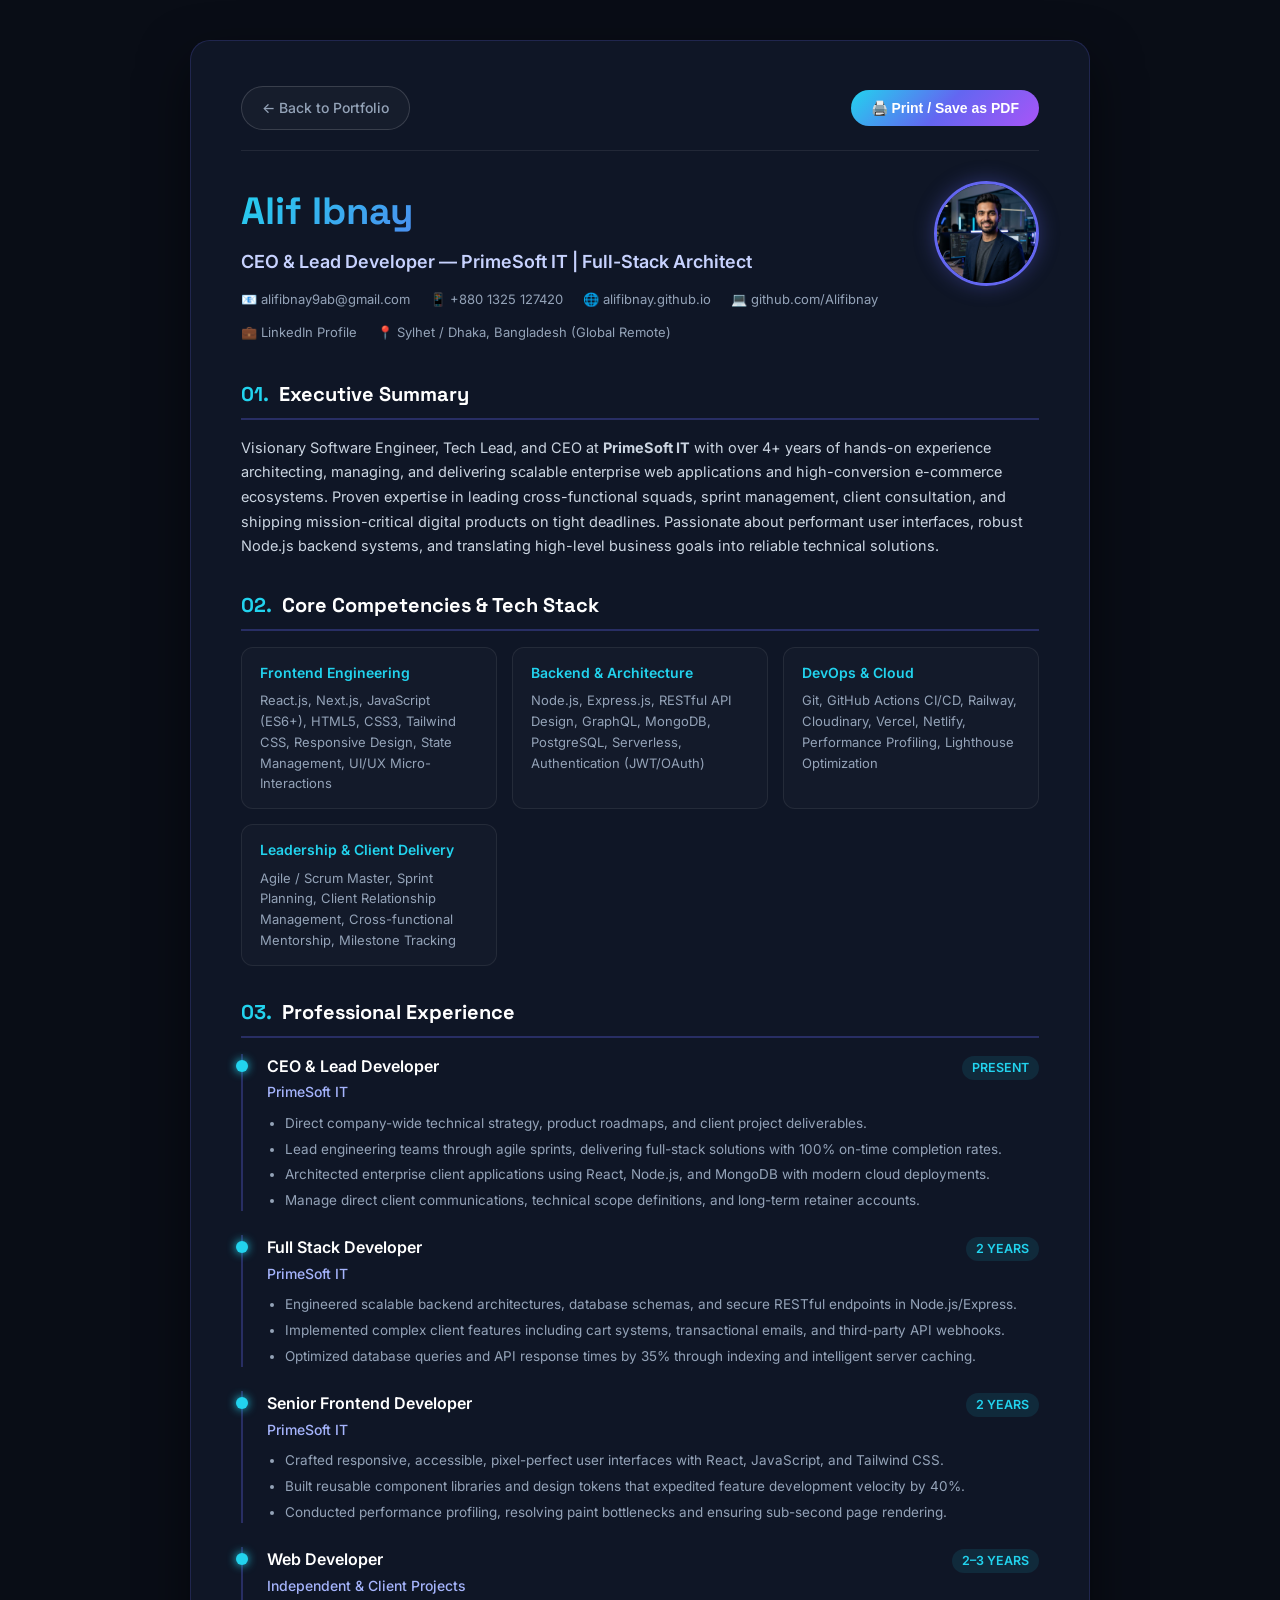
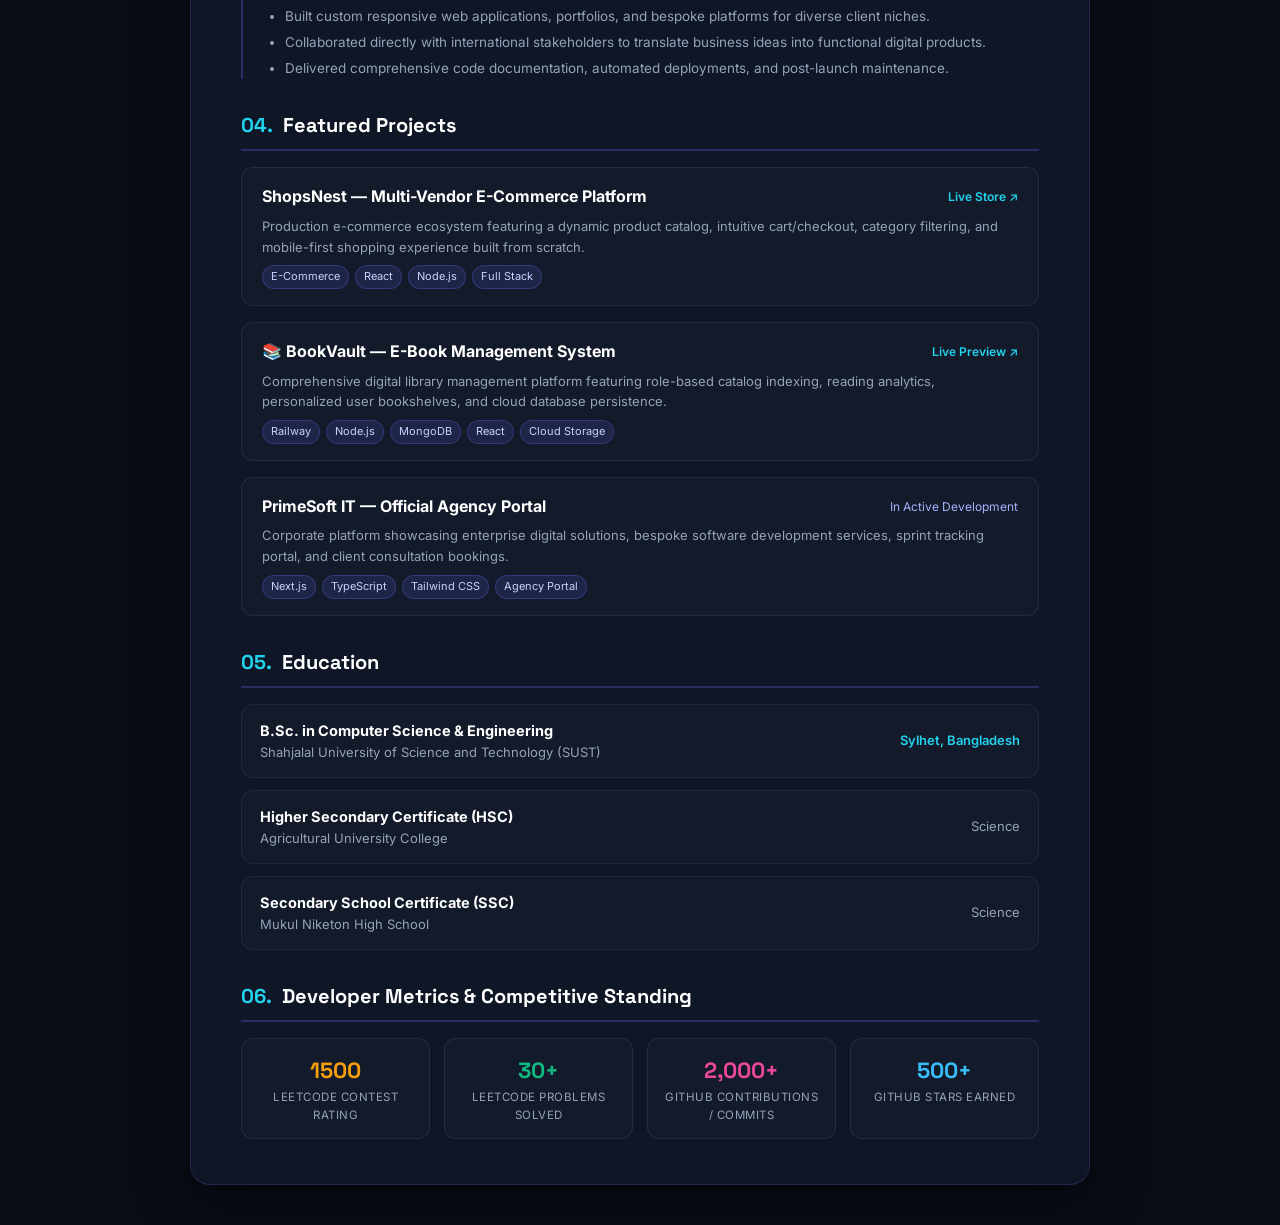
==== resume.html @ abc7a690 "feat: add professional resume, services section, updated projects, colorful stats, and profile image" ====
<!DOCTYPE html>
<html lang="en">
<head>
  <meta charset="UTF-8">
  <meta name="viewport" content="width=device-width, initial-scale=1.0">
  <title>Resume — Alif Ibnay | CEO & Full-Stack Web Architect</title>
  <meta name="description" content="Official Resume of Alif Ibnay — CEO at PrimeSoft IT, Full-Stack Web Developer & Project Manager.">
  <link href="https://fonts.googleapis.com/css2?family=Space+Grotesk:wght@500;600;700&family=Inter:wght@300;400;500;600;700&display=swap" rel="stylesheet">
  <style>
    :root {
      --bg: #090d16;
      --card: #0f1626;
      --card-border: rgba(99, 102, 241, 0.2);
      --text: #f1f5f9;
      --muted: #94a3b8;
      --accent: #22d3ee;
      --primary: #6366f1;
      --gradient: linear-gradient(135deg, #22d3ee, #6366f1, #a855f7);
    }
    * { box-sizing: border-box; margin: 0; padding: 0; }
    body {
      background: var(--bg);
      color: var(--text);
      font-family: 'Inter', sans-serif;
      line-height: 1.6;
      padding: 40px 20px;
    }
    .container {
      max-width: 900px;
      margin: 0 auto;
      background: var(--card);
      border: 1px solid var(--card-border);
      border-radius: 20px;
      padding: 45px 50px;
      box-shadow: 0 20px 50px rgba(0, 0, 0, 0.5);
      position: relative;
    }
    .top-actions {
      display: flex;
      justify-content: space-between;
      align-items: center;
      margin-bottom: 30px;
      padding-bottom: 20px;
      border-bottom: 1px solid rgba(255, 255, 255, 0.08);
    }
    .back-btn, .print-btn {
      display: inline-flex;
      align-items: center;
      gap: 8px;
      padding: 10px 20px;
      border-radius: 99px;
      font-size: 14px;
      font-weight: 500;
      text-decoration: none;
      transition: all 0.2s ease;
      cursor: pointer;
    }
    .back-btn {
      color: var(--muted);
      border: 1px solid rgba(255, 255, 255, 0.15);
      background: rgba(255, 255, 255, 0.03);
    }
    .back-btn:hover {
      color: #fff;
      border-color: var(--accent);
      transform: translateY(-2px);
    }
    .print-btn {
      background: var(--gradient);
      color: #fff;
      border: none;
      font-weight: 600;
    }
    .print-btn:hover {
      transform: translateY(-2px);
      box-shadow: 0 8px 24px rgba(99, 102, 241, 0.4);
    }
    .header {
      display: flex;
      justify-content: space-between;
      align-items: flex-start;
      gap: 30px;
      margin-bottom: 35px;
    }
    .header-info h1 {
      font-family: 'Space Grotesk', sans-serif;
      font-size: 38px;
      font-weight: 700;
      background: var(--gradient);
      -webkit-background-clip: text;
      background-clip: text;
      color: transparent;
      margin-bottom: 6px;
    }
    .header-info h2 {
      font-size: 18px;
      font-weight: 600;
      color: #c7d2fe;
      margin-bottom: 12px;
    }
    .contact-grid {
      display: flex;
      flex-wrap: wrap;
      gap: 12px 20px;
      font-size: 13px;
      color: var(--muted);
    }
    .contact-grid a {
      color: var(--muted);
      text-decoration: none;
      transition: color 0.2s;
    }
    .contact-grid a:hover {
      color: var(--accent);
    }
    .photo-badge {
      width: 105px;
      height: 105px;
      border-radius: 50%;
      border: 3px solid var(--primary);
      overflow: hidden;
      flex-shrink: 0;
      box-shadow: 0 0 20px rgba(99, 102, 241, 0.35);
    }
    .photo-badge img {
      width: 100%;
      height: 100%;
      object-fit: cover;
    }
    .section-title {
      font-family: 'Space Grotesk', sans-serif;
      font-size: 20px;
      font-weight: 700;
      color: #fff;
      display: flex;
      align-items: center;
      gap: 10px;
      margin: 30px 0 16px;
      padding-bottom: 8px;
      border-bottom: 2px solid rgba(99, 102, 241, 0.3);
    }
    .section-title span {
      color: var(--accent);
    }
    p.summary {
      color: #cbd5e1;
      font-size: 14.5px;
      line-height: 1.7;
    }
    .skills-grid {
      display: grid;
      grid-template-columns: repeat(auto-fit, minmax(240px, 1fr));
      gap: 15px;
    }
    .skill-card {
      background: rgba(255, 255, 255, 0.02);
      border: 1px solid rgba(255, 255, 255, 0.07);
      padding: 14px 18px;
      border-radius: 12px;
    }
    .skill-card h4 {
      font-size: 14px;
      font-weight: 600;
      color: var(--accent);
      margin-bottom: 6px;
    }
    .skill-card p {
      font-size: 13px;
      color: var(--muted);
    }
    .exp-item {
      margin-bottom: 24px;
      position: relative;
      padding-left: 24px;
      border-left: 2px solid rgba(99, 102, 241, 0.3);
    }
    .exp-item::before {
      content: '';
      position: absolute;
      left: -7px;
      top: 6px;
      width: 12px;
      height: 12px;
      border-radius: 50%;
      background: var(--accent);
      box-shadow: 0 0 10px var(--accent);
    }
    .exp-header {
      display: flex;
      justify-content: space-between;
      align-items: baseline;
      flex-wrap: wrap;
      margin-bottom: 4px;
    }
    .exp-header h3 {
      font-size: 16px;
      font-weight: 600;
      color: #fff;
    }
    .exp-header .company {
      font-size: 14px;
      color: #a5b4fc;
      font-weight: 500;
    }
    .exp-header .period {
      font-size: 12.5px;
      color: var(--accent);
      font-weight: 600;
      background: rgba(34, 211, 238, 0.1);
      padding: 2px 10px;
      border-radius: 99px;
    }
    .exp-item ul {
      margin-top: 8px;
      padding-left: 18px;
      color: #94a3b8;
      font-size: 13.5px;
    }
    .exp-item li {
      margin-bottom: 4px;
    }
    .projects-grid {
      display: grid;
      grid-template-columns: 1fr;
      gap: 16px;
    }
    .project-card {
      background: rgba(255, 255, 255, 0.02);
      border: 1px solid rgba(255, 255, 255, 0.07);
      padding: 16px 20px;
      border-radius: 12px;
    }
    .project-title-row {
      display: flex;
      justify-content: space-between;
      align-items: center;
      margin-bottom: 6px;
    }
    .project-title-row h3 {
      font-size: 16px;
      color: #fff;
    }
    .project-title-row a {
      font-size: 12px;
      color: var(--accent);
      text-decoration: none;
      font-weight: 600;
    }
    .project-card p {
      font-size: 13px;
      color: var(--muted);
      margin-bottom: 8px;
    }
    .project-tags {
      display: flex;
      flex-wrap: wrap;
      gap: 6px;
    }
    .project-tag {
      font-size: 11px;
      background: rgba(99, 102, 241, 0.15);
      color: #c7d2fe;
      border: 1px solid rgba(99, 102, 241, 0.3);
      padding: 2px 8px;
      border-radius: 99px;
    }
    .edu-grid {
      display: grid;
      grid-template-columns: 1fr;
      gap: 12px;
    }
    .edu-item {
      background: rgba(255, 255, 255, 0.02);
      border: 1px solid rgba(255, 255, 255, 0.06);
      padding: 14px 18px;
      border-radius: 12px;
      display: flex;
      justify-content: space-between;
      align-items: center;
      flex-wrap: wrap;
      gap: 10px;
    }
    .edu-item h4 {
      font-size: 14.5px;
      color: #fff;
    }
    .edu-item p {
      font-size: 13px;
      color: var(--muted);
    }
    .stats-row {
      display: grid;
      grid-template-columns: repeat(auto-fit, minmax(180px, 1fr));
      gap: 14px;
      margin-top: 15px;
    }
    .stat-box {
      background: rgba(255, 255, 255, 0.02);
      border: 1px solid rgba(255, 255, 255, 0.08);
      border-radius: 12px;
      padding: 14px;
      text-align: center;
    }
    .stat-box .num {
      font-family: 'Space Grotesk', sans-serif;
      font-size: 22px;
      font-weight: 700;
      color: var(--accent);
    }
    .stat-box .lbl {
      font-size: 11.5px;
      color: var(--muted);
      text-transform: uppercase;
      letter-spacing: 0.5px;
    }

    @media print {
      body {
        background: #fff;
        color: #111;
        padding: 0;
      }
      .container {
        border: none;
        box-shadow: none;
        padding: 0;
        background: #fff;
        color: #111;
      }
      .top-actions {
        display: none !important;
      }
      .header-info h1 {
        color: #111;
        -webkit-text-fill-color: #111;
      }
      .header-info h2 {
        color: #4338ca;
      }
      .contact-grid, .contact-grid a, .summary, .skill-card p, .exp-item ul, .project-card p, .edu-item p {
        color: #334155 !important;
      }
      .section-title {
        color: #1e1b4b;
        border-bottom-color: #6366f1;
      }
      .exp-header h3, .project-title-row h3, .edu-item h4 {
        color: #0f172a;
      }
      .skill-card, .project-card, .edu-item, .stat-box {
        background: #f8fafc;
        border: 1px solid #e2e8f0;
      }
      .photo-badge {
        box-shadow: none;
      }
    }

    @media (max-width: 640px) {
      .container { padding: 25px 20px; }
      .header { flex-direction: column-reverse; align-items: center; text-align: center; }
      .contact-grid { justify-content: center; }
      .exp-header { flex-direction: column; }
    }
  </style>
</head>
<body>
  <div class="container">
    <div class="top-actions">
      <a href="index.html" class="back-btn">← Back to Portfolio</a>
      <button class="print-btn" onclick="window.print()">🖨️ Print / Save as PDF</button>
    </div>

    <header class="header">
      <div class="header-info">
        <h1>Alif Ibnay</h1>
        <h2>CEO & Lead Developer — PrimeSoft IT | Full-Stack Architect</h2>
        <div class="contact-grid">
          <span>📧 <a href="mailto:alifibnay9ab@gmail.com">alifibnay9ab@gmail.com</a></span>
          <span>📱 <a href="https://wa.me/8801325127420" target="_blank">+880 1325 127420</a></span>
          <span>🌐 <a href="https://alifibnay.github.io" target="_blank">alifibnay.github.io</a></span>
          <span>💻 <a href="https://github.com/Alifibnay" target="_blank">github.com/Alifibnay</a></span>
          <span>💼 <a href="https://www.linkedin.com/in/alif-ibnay-620a48332/" target="_blank">LinkedIn Profile</a></span>
          <span>📍 Sylhet / Dhaka, Bangladesh (Global Remote)</span>
        </div>
      </div>
      <div class="photo-badge">
        <img src="images/profile.jpg" alt="Alif Ibnay">
      </div>
    </header>

    <section>
      <h2 class="section-title"><span>01.</span> Executive Summary</h2>
      <p class="summary">
        Visionary Software Engineer, Tech Lead, and CEO at <strong>PrimeSoft IT</strong> with over 4+ years of hands-on experience architecting, managing, and delivering scalable enterprise web applications and high-conversion e-commerce ecosystems. Proven expertise in leading cross-functional squads, sprint management, client consultation, and shipping mission-critical digital products on tight deadlines. Passionate about performant user interfaces, robust Node.js backend systems, and translating high-level business goals into reliable technical solutions.
      </p>
    </section>

    <section>
      <h2 class="section-title"><span>02.</span> Core Competencies & Tech Stack</h2>
      <div class="skills-grid">
        <div class="skill-card">
          <h4>Frontend Engineering</h4>
          <p>React.js, Next.js, JavaScript (ES6+), HTML5, CSS3, Tailwind CSS, Responsive Design, State Management, UI/UX Micro-Interactions</p>
        </div>
        <div class="skill-card">
          <h4>Backend & Architecture</h4>
          <p>Node.js, Express.js, RESTful API Design, GraphQL, MongoDB, PostgreSQL, Serverless, Authentication (JWT/OAuth)</p>
        </div>
        <div class="skill-card">
          <h4>DevOps & Cloud</h4>
          <p>Git, GitHub Actions CI/CD, Railway, Cloudinary, Vercel, Netlify, Performance Profiling, Lighthouse Optimization</p>
        </div>
        <div class="skill-card">
          <h4>Leadership & Client Delivery</h4>
          <p>Agile / Scrum Master, Sprint Planning, Client Relationship Management, Cross-functional Mentorship, Milestone Tracking</p>
        </div>
      </div>
    </section>

    <section>
      <h2 class="section-title"><span>03.</span> Professional Experience</h2>
      
      <div class="exp-item">
        <div class="exp-header">
          <div>
            <h3>CEO & Lead Developer</h3>
            <span class="company">PrimeSoft IT</span>
          </div>
          <span class="period">PRESENT</span>
        </div>
        <ul>
          <li>Direct company-wide technical strategy, product roadmaps, and client project deliverables.</li>
          <li>Lead engineering teams through agile sprints, delivering full-stack solutions with 100% on-time completion rates.</li>
          <li>Architected enterprise client applications using React, Node.js, and MongoDB with modern cloud deployments.</li>
          <li>Manage direct client communications, technical scope definitions, and long-term retainer accounts.</li>
        </ul>
      </div>

      <div class="exp-item">
        <div class="exp-header">
          <div>
            <h3>Full Stack Developer</h3>
            <span class="company">PrimeSoft IT</span>
          </div>
          <span class="period">2 YEARS</span>
        </div>
        <ul>
          <li>Engineered scalable backend architectures, database schemas, and secure RESTful endpoints in Node.js/Express.</li>
          <li>Implemented complex client features including cart systems, transactional emails, and third-party API webhooks.</li>
          <li>Optimized database queries and API response times by 35% through indexing and intelligent server caching.</li>
        </ul>
      </div>

      <div class="exp-item">
        <div class="exp-header">
          <div>
            <h3>Senior Frontend Developer</h3>
            <span class="company">PrimeSoft IT</span>
          </div>
          <span class="period">2 YEARS</span>
        </div>
        <ul>
          <li>Crafted responsive, accessible, pixel-perfect user interfaces with React, JavaScript, and Tailwind CSS.</li>
          <li>Built reusable component libraries and design tokens that expedited feature development velocity by 40%.</li>
          <li>Conducted performance profiling, resolving paint bottlenecks and ensuring sub-second page rendering.</li>
        </ul>
      </div>

      <div class="exp-item">
        <div class="exp-header">
          <div>
            <h3>Web Developer</h3>
            <span class="company">Independent & Client Projects</span>
          </div>
          <span class="period">2–3 YEARS</span>
        </div>
        <ul>
          <li>Built custom responsive web applications, portfolios, and bespoke platforms for diverse client niches.</li>
          <li>Collaborated directly with international stakeholders to translate business ideas into functional digital products.</li>
          <li>Delivered comprehensive code documentation, automated deployments, and post-launch maintenance.</li>
        </ul>
      </div>
    </section>

    <section>
      <h2 class="section-title"><span>04.</span> Featured Projects</h2>
      <div class="projects-grid">
        <div class="project-card">
          <div class="project-title-row">
            <h3>ShopsNest — Multi-Vendor E-Commerce Platform</h3>
            <a href="https://shopsnest.store/products" target="_blank">Live Store ↗</a>
          </div>
          <p>Production e-commerce ecosystem featuring a dynamic product catalog, intuitive cart/checkout, category filtering, and mobile-first shopping experience built from scratch.</p>
          <div class="project-tags">
            <span class="project-tag">E-Commerce</span>
            <span class="project-tag">React</span>
            <span class="project-tag">Node.js</span>
            <span class="project-tag">Full Stack</span>
          </div>
        </div>

        <div class="project-card">
          <div class="project-title-row">
            <h3>📚 BookVault — E-Book Management System</h3>
            <a href="https://softwareprojectfinal-production.up.railway.app/" target="_blank">Live Preview ↗</a>
          </div>
          <p>Comprehensive digital library management platform featuring role-based catalog indexing, reading analytics, personalized user bookshelves, and cloud database persistence.</p>
          <div class="project-tags">
            <span class="project-tag">Railway</span>
            <span class="project-tag">Node.js</span>
            <span class="project-tag">MongoDB</span>
            <span class="project-tag">React</span>
            <span class="project-tag">Cloud Storage</span>
          </div>
        </div>

        <div class="project-card">
          <div class="project-title-row">
            <h3>PrimeSoft IT — Official Agency Portal</h3>
            <span style="font-size: 12px; color: #a5b4fc;">In Active Development</span>
          </div>
          <p>Corporate platform showcasing enterprise digital solutions, bespoke software development services, sprint tracking portal, and client consultation bookings.</p>
          <div class="project-tags">
            <span class="project-tag">Next.js</span>
            <span class="project-tag">TypeScript</span>
            <span class="project-tag">Tailwind CSS</span>
            <span class="project-tag">Agency Portal</span>
          </div>
        </div>
      </div>
    </section>

    <section>
      <h2 class="section-title"><span>05.</span> Education</h2>
      <div class="edu-grid">
        <div class="edu-item">
          <div>
            <h4>B.Sc. in Computer Science & Engineering</h4>
            <p>Shahjalal University of Science and Technology (SUST)</p>
          </div>
          <span style="color: var(--accent); font-size: 13px; font-weight: 600;">Sylhet, Bangladesh</span>
        </div>
        <div class="edu-item">
          <div>
            <h4>Higher Secondary Certificate (HSC)</h4>
            <p>Agricultural University College</p>
          </div>
          <span style="color: var(--muted); font-size: 13px;">Science</span>
        </div>
        <div class="edu-item">
          <div>
            <h4>Secondary School Certificate (SSC)</h4>
            <p>Mukul Niketon High School</p>
          </div>
          <span style="color: var(--muted); font-size: 13px;">Science</span>
        </div>
      </div>
    </section>

    <section>
      <h2 class="section-title"><span>06.</span> Developer Metrics & Competitive Standing</h2>
      <div class="stats-row">
        <div class="stat-box">
          <div class="num" style="color: #f59e0b;">1500</div>
          <div class="lbl">LeetCode Contest Rating</div>
        </div>
        <div class="stat-box">
          <div class="num" style="color: #10b981;">30+</div>
          <div class="lbl">LeetCode Problems Solved</div>
        </div>
        <div class="stat-box">
          <div class="num" style="color: #ec4899;">2,000+</div>
          <div class="lbl">GitHub Contributions / Commits</div>
        </div>
        <div class="stat-box">
          <div class="num" style="color: #38bdf8;">500+</div>
          <div class="lbl">GitHub Stars Earned</div>
        </div>
      </div>
    </section>
  </div>
</body>
</html>
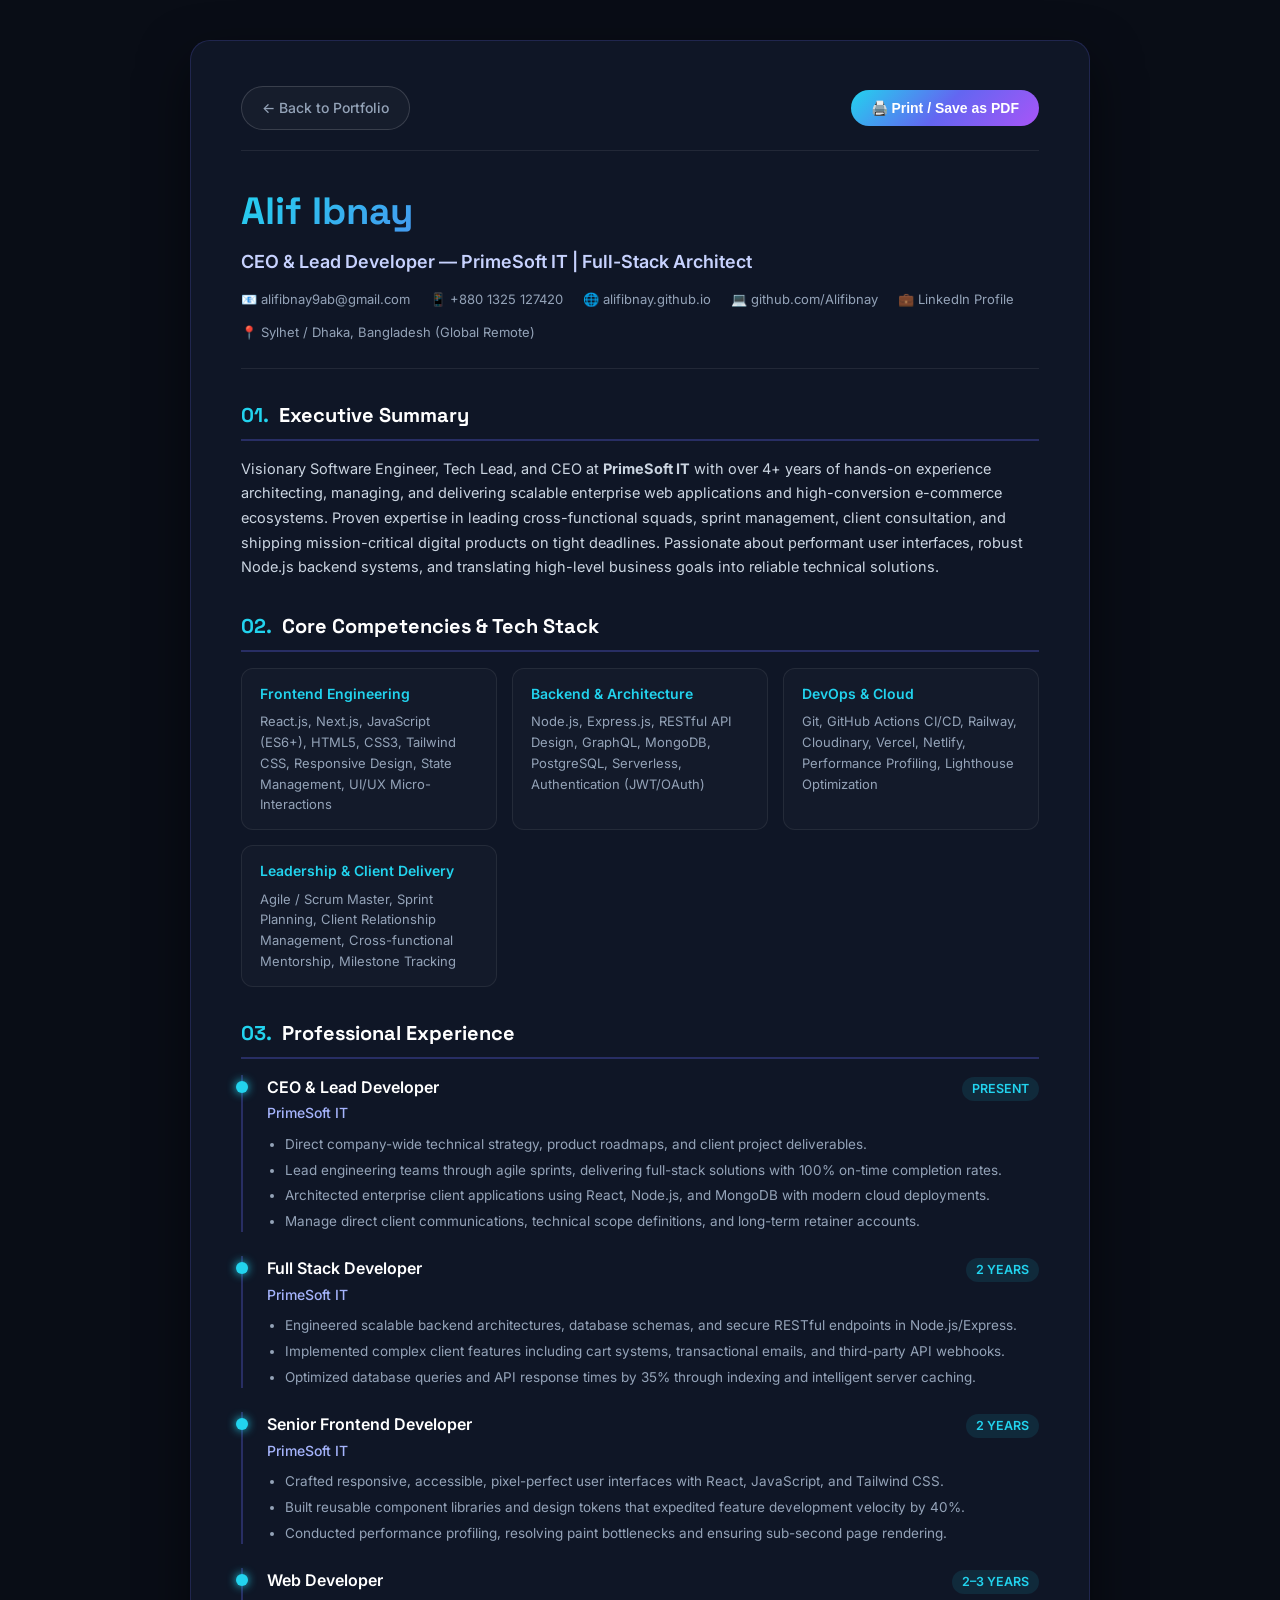
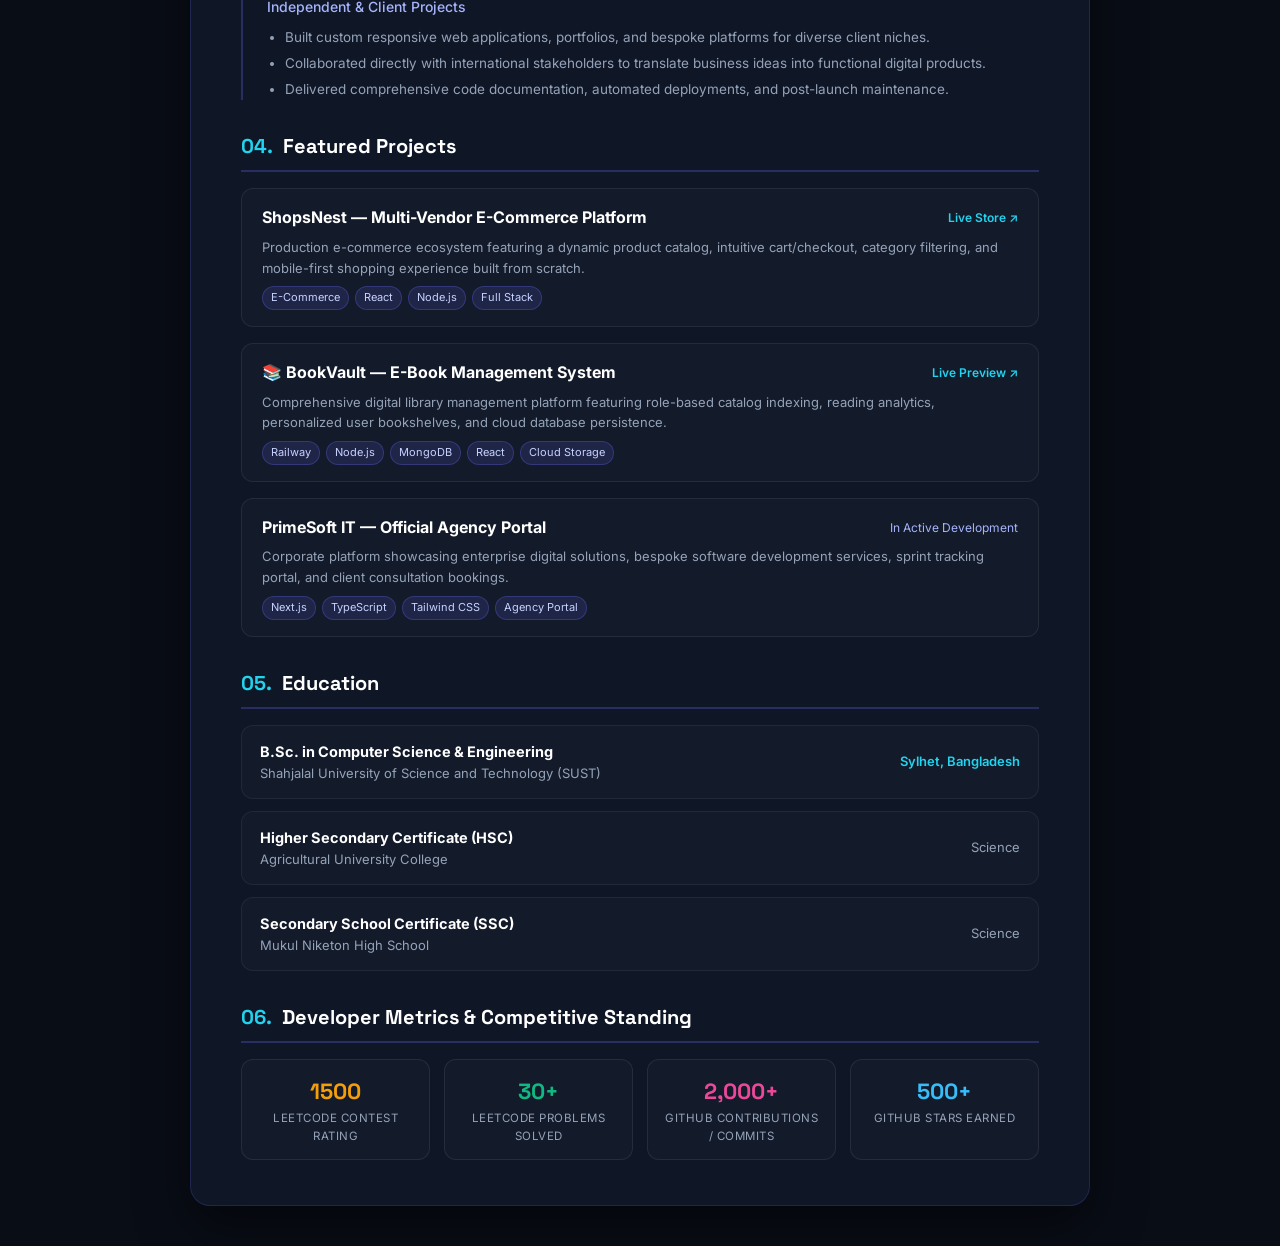
==== commit 4f9d0871: "fix: remove photo section from resume for clean ATS-friendly header" ====
--- a/resume.html
+++ b/resume.html
@@ -76,11 +76,9 @@
       box-shadow: 0 8px 24px rgba(99, 102, 241, 0.4);
     }
     .header {
-      display: flex;
-      justify-content: space-between;
-      align-items: flex-start;
-      gap: 30px;
-      margin-bottom: 35px;
+      margin-bottom: 30px;
+      padding-bottom: 25px;
+      border-bottom: 1px solid rgba(255, 255, 255, 0.08);
     }
     .header-info h1 {
       font-family: 'Space Grotesk', sans-serif;
@@ -113,20 +111,7 @@
     .contact-grid a:hover {
       color: var(--accent);
     }
-    .photo-badge {
-      width: 105px;
-      height: 105px;
-      border-radius: 50%;
-      border: 3px solid var(--primary);
-      overflow: hidden;
-      flex-shrink: 0;
-      box-shadow: 0 0 20px rgba(99, 102, 241, 0.35);
-    }
-    .photo-badge img {
-      width: 100%;
-      height: 100%;
-      object-fit: cover;
-    }
+
     .section-title {
       font-family: 'Space Grotesk', sans-serif;
       font-size: 20px;
@@ -351,14 +336,12 @@
         background: #f8fafc;
         border: 1px solid #e2e8f0;
       }
-      .photo-badge {
-        box-shadow: none;
-      }
+
     }
 
     @media (max-width: 640px) {
       .container { padding: 25px 20px; }
-      .header { flex-direction: column-reverse; align-items: center; text-align: center; }
+      .header { text-align: center; }
       .contact-grid { justify-content: center; }
       .exp-header { flex-direction: column; }
     }
@@ -384,9 +367,6 @@
           <span>📍 Sylhet / Dhaka, Bangladesh (Global Remote)</span>
         </div>
       </div>
-      <div class="photo-badge">
-        <img src="images/profile.jpg" alt="Alif Ibnay">
-      </div>
     </header>
 
     <section>
